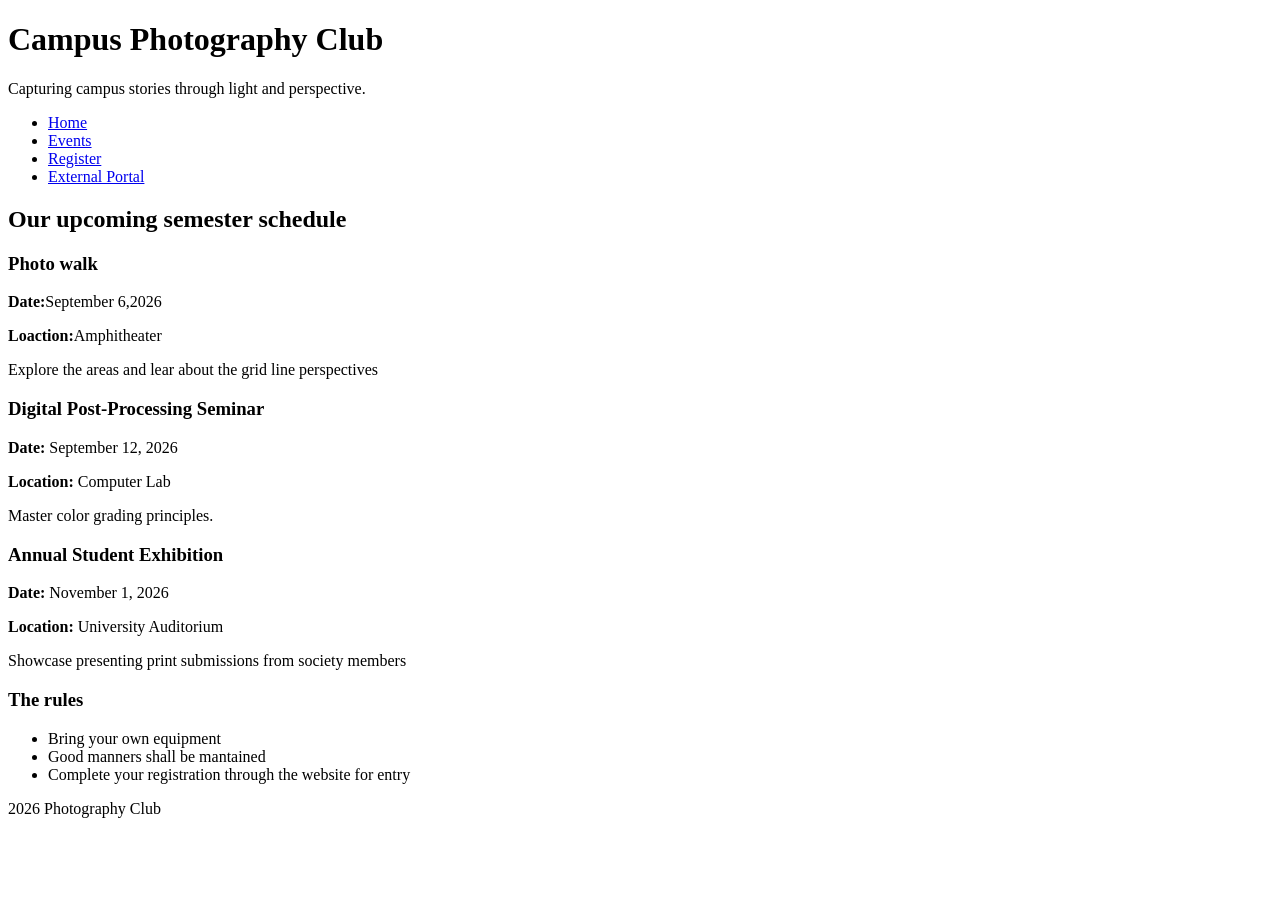
==== events.html @ eee3ea73 "Create events.html Added the schedule and some rules of the events upcoming in the club." ====
<!DOCTYPE html>

 <html lang="en">
<head>
    <meta charset="UTF-8">
    <meta name="viewport" content="width=device-width, initial-scale=1.0">
    <title>Campus Photography Club | Events</title>
    <link rel="stylesheet" href="css/style.css">
 </head>

    <body>
 <header>
         <h1>Campus Photography Club</h1>
         <p>Capturing campus stories through light and perspective.</p>
         <nav>
         <ul>
            <li><a href="index.html">Home</a></li>
            <li><a href="events.html" class="active">Events</a></li>
            <li><a href="register.html">Register</a></li>
            <li><a href="https://github.com" target="_blank" rel="noopener noreferrer">External Portal</a></li>
         </ul>
         </nav>
 </header>

 <main>
    <section>
        <h2>Our upcoming semester schedule</h2>

        <article class="card">
            <h3>Photo walk</h3>
            <p><b>Date:</b><time datetime="2026/09/06">September 6,2026</time></p>
            <p><strong>Loaction:</strong>Amphitheater</p>
       <p>Explore the areas and lear about the grid line perspectives</p>
        </article>

        <article class="card">
            <h3> Digital Post-Processing Seminar</h3>
            <p><strong>Date:</strong> <time datetime="2026-09-12">September 12, 2026</time></p>
            <p><strong>Location:</strong> Computer Lab</p>
            <p>Master color grading principles.</p>
            </article>

      <article class="card">
                <h3>Annual Student Exhibition</h3>
                <p><strong>Date:</strong> <time datetime="2026-11-01">November 1, 2026</time></p>
                <p><strong>Location:</strong> University Auditorium</p>
                <p>Showcase presenting print submissions from society members</p>
            </article>

    </section>

    <aside>
        <h3>The rules</h3>
        <ul>
            <li>Bring your own equipment</li>
            <li>Good manners shall be mantained</li>
            <li>Complete your registration through the website for entry</li>
        </ul>
    </aside>
 </main>

  <footer>
        <p>2026  Photography Club</p>
    </footer>
</body>
</html>
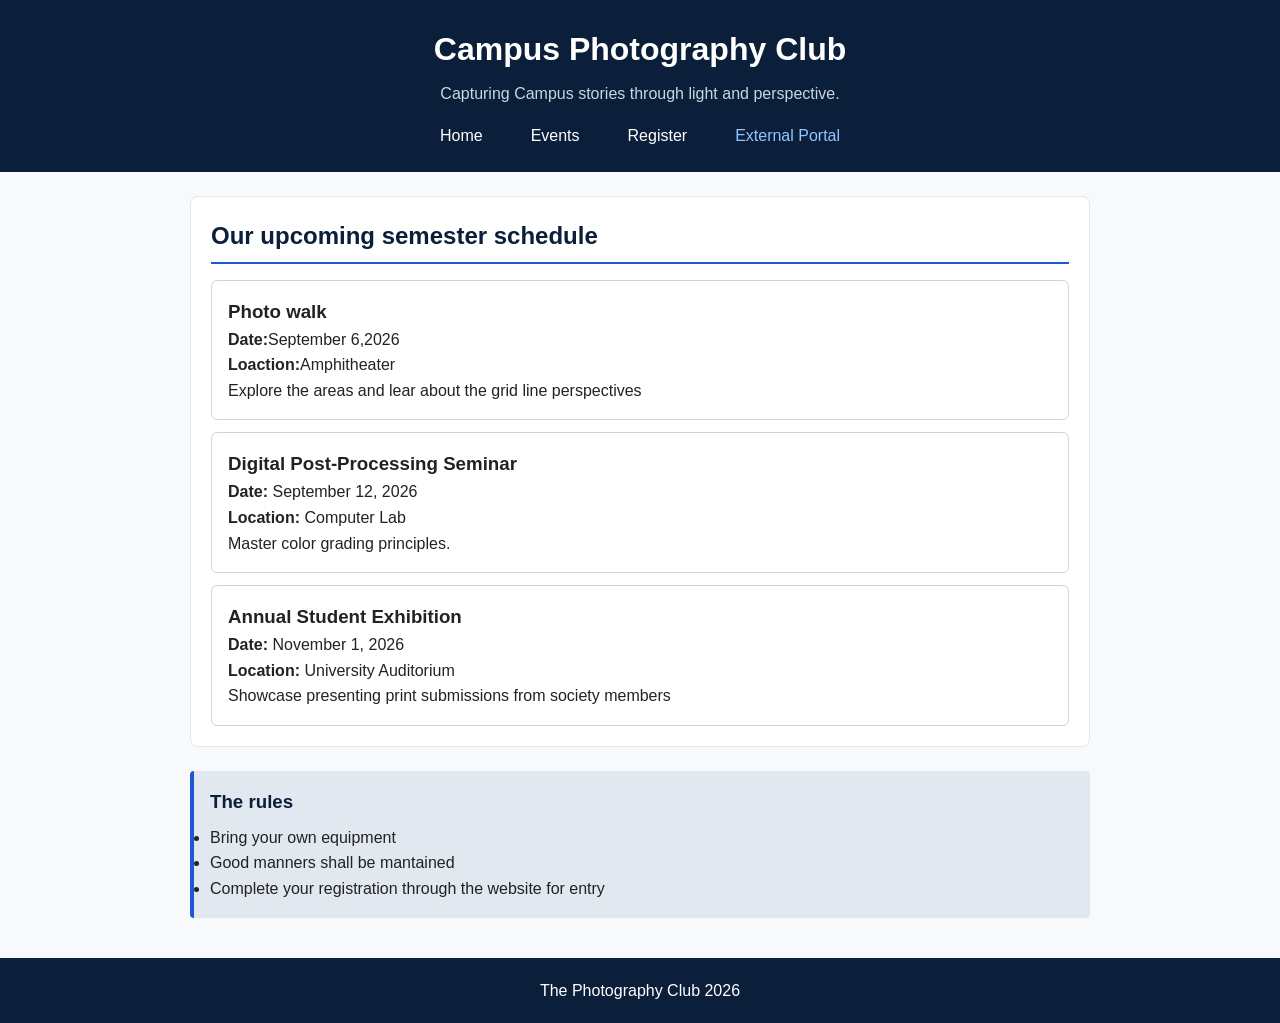
==== commit b31408ba: "Modifying some of the code Made a few changes in the code i did not like the photo i pasted same as " ====
--- a/events.html
+++ b/events.html
@@ -11,7 +11,7 @@
     <body>
  <header>
          <h1>Campus Photography Club</h1>
-         <p>Capturing campus stories through light and perspective.</p>
+         <p>Capturing Campus stories through light and perspective.</p>
          <nav>
          <ul>
             <li><a href="index.html">Home</a></li>
@@ -60,7 +60,7 @@
  </main>
 
   <footer>
-        <p>2026  Photography Club</p>
+        <p>The Photography Club 2026</p>
     </footer>
 </body>
 </html>
--- a/css/style.css
+++ b/css/style.css
@@ -0,0 +1,226 @@
+/* Box model setup */
+
+*{
+    box-sizing: border-box;
+    margin: 0;
+    padding: 0;
+}
+
+body{
+    font-family: 'Segoe UI', Arial,  sans-serif;
+    line-height: 1.6;
+    color: #222222;
+    background-color: #f8f9fa;
+}
+
+/*my header and navigation css */
+
+header{
+    background-color: #0b1f3a;
+    color: #ffffff;
+    padding: 24px 16px;
+    text-align: center;
+}
+
+header h1{
+    font-size: 2rem;
+    margin-bottom: 6px;
+}
+
+header p{
+    font-size: 1rem;
+    color: #cbd5e1;
+    margin-bottom: 16px
+    
+}
+
+nav ul{
+    display: flex;
+    justify-content: center;
+    gap: 16px;
+    list-style-type: none;
+}
+
+nav a{
+    color: #ffffff;
+    text-decoration: none;
+    padding: 8px 16px;
+    border-radius: 4px;
+}
+
+nav a:hover,
+nav a.actve{
+    background-color: #1e56d6;
+    font-weight: bold;
+}
+
+/*attribute selector*/
+ a[href^="https"] {
+     color: #93c5fd;
+}
+
+
+/* Main layout Css */
+
+main{
+    max-width: 900px;
+    margin: 24px auto;
+    pad: 0 16px;
+}
+
+section{
+    background: #ffffff;
+    padding: 20px;
+    border-radius: 8px;
+    border: 1px solid #e2e8f0;
+    margin-bottom: 24px;
+}
+
+h2{
+    color: #0b1f3a;
+    margin-bottom: 16px;
+border-bottom: 2px solid #1e56d6;
+padding-bottom: 6px;
+}
+
+h1,h2,h3{
+font-family: 'Segoe UI', Arial,  sans-serif;
+}
+
+/*Card and article*/
+
+article{
+    border: 1px solid #cbd5e1;
+    border-radius: 6px;
+    padding: 16px;
+    margin-top: 12px;
+    background-color: #ffffff;
+}
+
+/* aside section*/
+aside{
+    background-color: #e2e8f0;
+    padding: 16px;
+    border-left: 4px solid #1e56d6;
+    border-radius: 4px;
+    margin-bottom: 24px;
+}
+
+aside h3{
+    margin-bottom: 8px;
+    color:#0b1f3a;
+}
+
+/*figure and image*/
+figure{
+    margin-top: 16px;
+    text-align: center;
+}
+
+figure img{
+    max-width: 100%;
+    height: auto;
+    border-radius: 6px;
+}
+
+figcaption{
+    font-size: 0.9rem;
+    color: #64748b;
+    margin-top: 6px;
+}
+
+/* forms and input value*/
+fieldset{
+     border: 1px solid #cbd5e1;
+    padding: 16px;
+    margin-bottom: 16px;
+    border-radius: 6px;
+}
+
+legend {
+    font-weight: bold;
+    padding: 0 8px;
+    color: #0b1f3a;
+}
+
+label {
+    display: block;
+    margin-top: 10px;
+    margin-bottom: 4px;
+    font-weight: 600;
+}
+
+input[type="text"],
+input[type="email"],
+input[type="tel"],
+select {
+    width: 100%;
+    padding: 10px;
+    border: 1px solid #cbd5e1;
+    border-radius: 4px;
+    font-size: 1rem;
+}
+
+input:focus,
+select:focus {
+    outline: 2px solid #1e56d6;
+}
+
+/*button css style*/
+button{
+    background-color: #1e56d6;
+    color: #ffffff;
+    border: none;
+    padding: 10px 20px;
+    font-size: 1rem;
+    border-radius: 4px;
+    cursor: pointer;
+    font-weight: bold;
+    margin-top: 10px;
+}
+
+button:hover{
+    background-color: #0b1f3a;
+}
+
+#clear-btn{
+    background-color: #0bdc2626;
+}
+
+#clear-btn:hover {
+    background-color: #991b1b;
+}
+
+/*output table styling*/
+table {
+    width: 100%;
+    border-collapse: collapse;
+    margin-top: 10px;
+}
+
+th, td {
+    border: 1px solid #cbd5e1;
+    padding: 8px;
+    text-align: left;
+}
+
+th {
+    background-color: #e2e8f0;
+}
+
+/*footer*/
+footer {
+    text-align: center;
+    padding: 20px;
+    background-color: #0b1f3a;
+    color: #ffffff;
+    margin-top: 40px;
+}
+
+/*resonsiveness layout */
+@media (max-width: 600px) {
+    nav ul {
+        flex-direction: column;
+        align-items: center;
+    }
+}
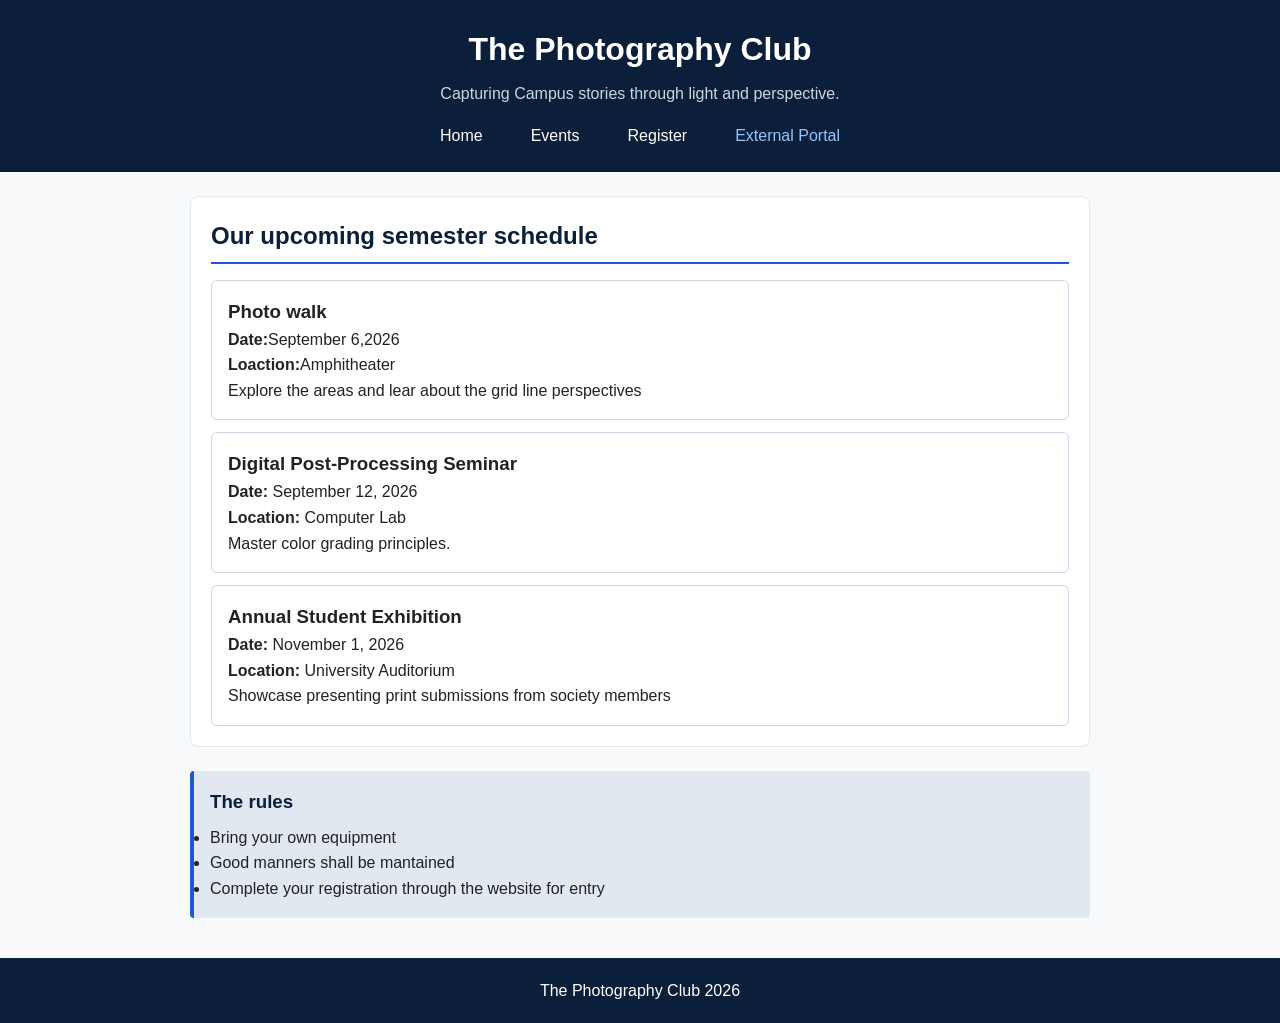
==== commit 215f6fff: "More changes I changed the photo and some text made  a img folder to store my images in it." ====
--- a/events.html
+++ b/events.html
@@ -10,7 +10,7 @@
 
     <body>
  <header>
-         <h1>Campus Photography Club</h1>
+         <h1>The Photography Club</h1>
          <p>Capturing Campus stories through light and perspective.</p>
          <nav>
          <ul>
